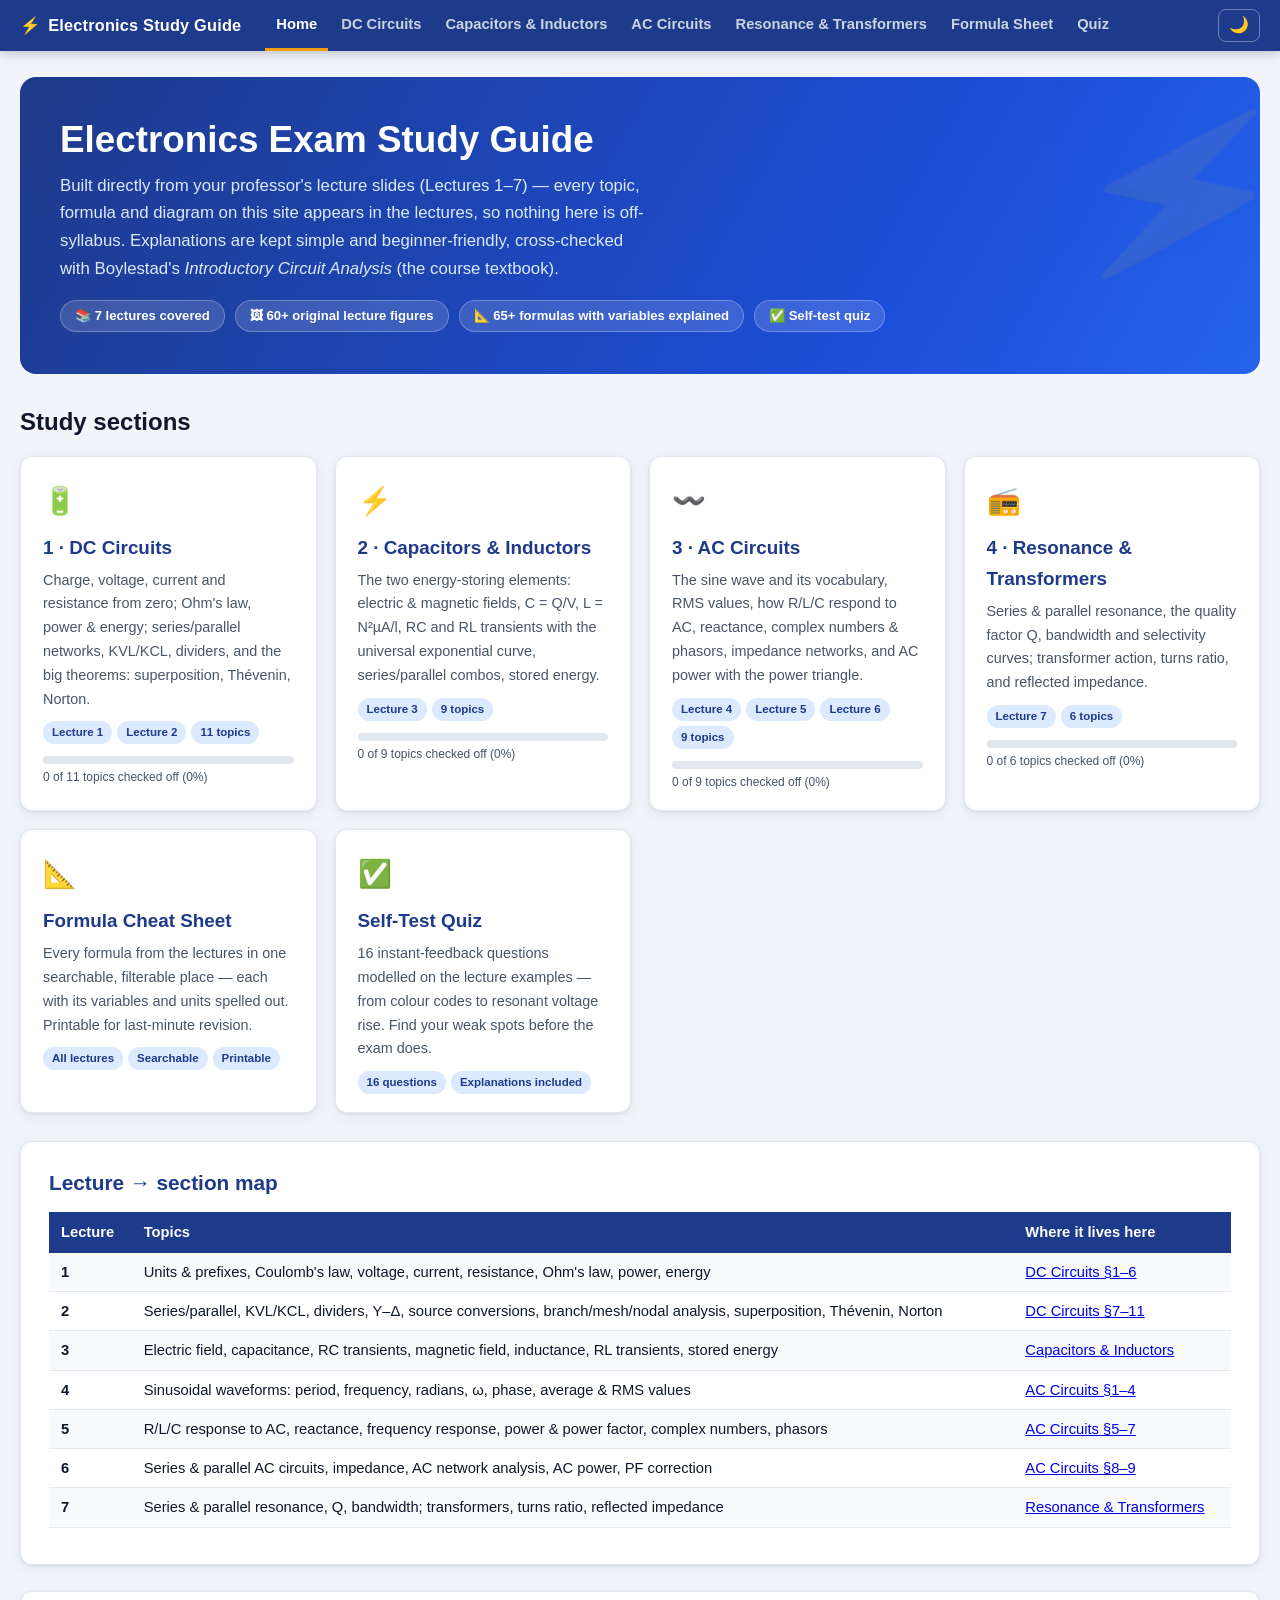
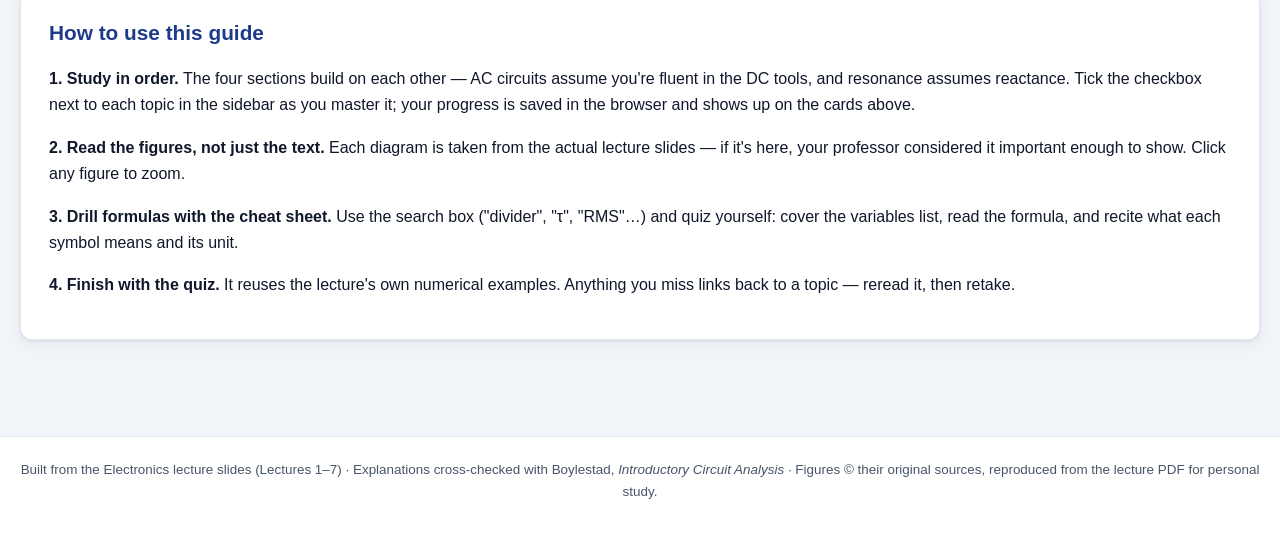
==== index.html @ ccfe4da6 "first commit" ====
<!DOCTYPE html>
<html lang="en">
<head>
<meta charset="UTF-8">
<meta name="viewport" content="width=device-width, initial-scale=1">
<title>Electronics Exam Study Guide</title>
<link rel="stylesheet" href="css/style.css">
<meta name="theme-color" content="#1e3a8a">
<script>(function(){try{var t=localStorage.getItem("eguide-theme");if(!t&&window.matchMedia&&window.matchMedia("(prefers-color-scheme: dark)").matches){t="dark"}if(t==="dark"){document.documentElement.setAttribute("data-theme","dark")}}catch(e){}})();</script>
</head>
<body data-page="home">

<nav class="topnav"><div class="wrap">
  <a class="brand" href="index.html"><span class="bolt">⚡</span> Electronics Study Guide</a>
  <div class="navlinks" id="navlinks">
    <a class="navlink" data-nav="home" href="index.html">Home</a>
    <a class="navlink" data-nav="dc" href="dc-circuits.html">DC Circuits</a>
    <a class="navlink" data-nav="cap" href="capacitors-inductors.html">Capacitors &amp; Inductors</a>
    <a class="navlink" data-nav="ac" href="ac-circuits.html">AC Circuits</a>
    <a class="navlink" data-nav="res" href="resonance-transformers.html">Resonance &amp; Transformers</a>
    <a class="navlink" data-nav="formulas" href="formulas.html">Formula Sheet</a>
    <a class="navlink" data-nav="quiz" href="quiz.html">Quiz</a>
  </div>
  <button class="themetoggle" id="themetoggle" type="button" aria-label="Toggle dark mode" title="Toggle dark mode">🌙</button>
  <button class="navtoggle" id="navtoggle" type="button" aria-label="Menu" aria-expanded="false">☰</button>
</div></nav>

<div class="layout single">
<main>

  <div class="hero">
    <div class="circuit-deco">⚡</div>
    <h1>Electronics Exam Study Guide</h1>
    <p>Built directly from your professor's lecture slides (Lectures 1–7) — every topic, formula and diagram on
    this site appears in the lectures, so nothing here is off-syllabus. Explanations are kept simple and
    beginner-friendly, cross-checked with Boylestad's <i>Introductory Circuit Analysis</i> (the course textbook).</p>
    <div class="meta">
      <span class="chip">📚 7 lectures covered</span>
      <span class="chip">🖼 60+ original lecture figures</span>
      <span class="chip">📐 65+ formulas with variables explained</span>
      <span class="chip">✅ Self-test quiz</span>
    </div>
  </div>

  <h2 style="margin:0 0 14px">Study sections</h2>
  <div class="cardgrid">

    <a class="navcard" href="dc-circuits.html" data-progress-of="dc|11">
      <div class="icon">🔋</div>
      <h3>1 · DC Circuits</h3>
      <p>Charge, voltage, current and resistance from zero; Ohm's law, power &amp; energy; series/parallel networks,
      KVL/KCL, dividers, and the big theorems: superposition, Thévenin, Norton.</p>
      <div class="tags"><span>Lecture 1</span><span>Lecture 2</span><span>11 topics</span></div>
      <div class="pbar"><span></span></div><span class="pct"></span>
    </a>

    <a class="navcard" href="capacitors-inductors.html" data-progress-of="cap|9">
      <div class="icon">⚡</div>
      <h3>2 · Capacitors &amp; Inductors</h3>
      <p>The two energy-storing elements: electric &amp; magnetic fields, C = Q/V, L = N²µA/l, RC and RL transients
      with the universal exponential curve, series/parallel combos, stored energy.</p>
      <div class="tags"><span>Lecture 3</span><span>9 topics</span></div>
      <div class="pbar"><span></span></div><span class="pct"></span>
    </a>

    <a class="navcard" href="ac-circuits.html" data-progress-of="ac|9">
      <div class="icon">〰️</div>
      <h3>3 · AC Circuits</h3>
      <p>The sine wave and its vocabulary, RMS values, how R/L/C respond to AC, reactance, complex numbers &amp;
      phasors, impedance networks, and AC power with the power triangle.</p>
      <div class="tags"><span>Lecture 4</span><span>Lecture 5</span><span>Lecture 6</span><span>9 topics</span></div>
      <div class="pbar"><span></span></div><span class="pct"></span>
    </a>

    <a class="navcard" href="resonance-transformers.html" data-progress-of="res|6">
      <div class="icon">📻</div>
      <h3>4 · Resonance &amp; Transformers</h3>
      <p>Series &amp; parallel resonance, the quality factor Q, bandwidth and selectivity curves; transformer action,
      turns ratio, and reflected impedance.</p>
      <div class="tags"><span>Lecture 7</span><span>6 topics</span></div>
      <div class="pbar"><span></span></div><span class="pct"></span>
    </a>

    <a class="navcard" href="formulas.html">
      <div class="icon">📐</div>
      <h3>Formula Cheat Sheet</h3>
      <p>Every formula from the lectures in one searchable, filterable place — each with its variables and units
      spelled out. Printable for last-minute revision.</p>
      <div class="tags"><span>All lectures</span><span>Searchable</span><span>Printable</span></div>
    </a>

    <a class="navcard" href="quiz.html">
      <div class="icon">✅</div>
      <h3>Self-Test Quiz</h3>
      <p>16 instant-feedback questions modelled on the lecture examples — from colour codes to resonant voltage
      rise. Find your weak spots before the exam does.</p>
      <div class="tags"><span>16 questions</span><span>Explanations included</span></div>
    </a>

  </div>

  <div class="panel">
    <h2>Lecture → section map</h2>
    <table class="data">
      <tr><th>Lecture</th><th>Topics</th><th>Where it lives here</th></tr>
      <tr><td><b>1</b></td><td>Units &amp; prefixes, Coulomb's law, voltage, current, resistance, Ohm's law, power, energy</td><td><a href="dc-circuits.html">DC Circuits §1–6</a></td></tr>
      <tr><td><b>2</b></td><td>Series/parallel, KVL/KCL, dividers, Y–Δ, source conversions, branch/mesh/nodal analysis, superposition, Thévenin, Norton</td><td><a href="dc-circuits.html">DC Circuits §7–11</a></td></tr>
      <tr><td><b>3</b></td><td>Electric field, capacitance, RC transients, magnetic field, inductance, RL transients, stored energy</td><td><a href="capacitors-inductors.html">Capacitors &amp; Inductors</a></td></tr>
      <tr><td><b>4</b></td><td>Sinusoidal waveforms: period, frequency, radians, ω, phase, average &amp; RMS values</td><td><a href="ac-circuits.html">AC Circuits §1–4</a></td></tr>
      <tr><td><b>5</b></td><td>R/L/C response to AC, reactance, frequency response, power &amp; power factor, complex numbers, phasors</td><td><a href="ac-circuits.html">AC Circuits §5–7</a></td></tr>
      <tr><td><b>6</b></td><td>Series &amp; parallel AC circuits, impedance, AC network analysis, AC power, PF correction</td><td><a href="ac-circuits.html">AC Circuits §8–9</a></td></tr>
      <tr><td><b>7</b></td><td>Series &amp; parallel resonance, Q, bandwidth; transformers, turns ratio, reflected impedance</td><td><a href="resonance-transformers.html">Resonance &amp; Transformers</a></td></tr>
    </table>
  </div>

  <div class="panel">
    <h2>How to use this guide</h2>
    <p><b>1. Study in order.</b> The four sections build on each other — AC circuits assume you're fluent in the DC
    tools, and resonance assumes reactance. Tick the checkbox next to each topic in the sidebar as you master it;
    your progress is saved in the browser and shows up on the cards above.</p>
    <p><b>2. Read the figures, not just the text.</b> Each diagram is taken from the actual lecture slides — if it's
    here, your professor considered it important enough to show. Click any figure to zoom.</p>
    <p><b>3. Drill formulas with the cheat sheet.</b> Use the search box ("divider", "τ", "RMS"…) and quiz yourself:
    cover the variables list, read the formula, and recite what each symbol means and its unit.</p>
    <p><b>4. Finish with the quiz.</b> It reuses the lecture's own numerical examples. Anything you miss links back
    to a topic — reread it, then retake.</p>
  </div>

</main>
</div>

<footer class="site">
  Built from the Electronics lecture slides (Lectures 1–7) · Explanations cross-checked with Boylestad,
  <i>Introductory Circuit Analysis</i> · Figures © their original sources, reproduced from the lecture PDF for personal study.
</footer>

<script src="js/main.js"></script>
</body>
</html>
---- css/style.css ----
/* ============================================================
   Electronics Exam Study Guide — stylesheet
   ============================================================ */
:root {
  --ink: #0f172a;
  --ink-soft: #475569;
  --bg: #f1f5f9;
  --card: #ffffff;
  --line: #e2e8f0;
  --navy: #1e3a8a;
  --blue: #2563eb;
  --blue-soft: #dbeafe;
  --amber: #f59e0b;
  --amber-soft: #fef3c7;
  --green: #059669;
  --green-soft: #d1fae5;
  --red: #dc2626;
  --red-soft: #fee2e2;
  --radius: 12px;
  --shadow: 0 1px 3px rgba(15, 23, 42, .08), 0 4px 14px rgba(15, 23, 42, .06);
}

* { box-sizing: border-box; }
html { scroll-behavior: smooth; }
body {
  margin: 0;
  font-family: -apple-system, BlinkMacSystemFont, "Segoe UI", Roboto, "Helvetica Neue", Arial, sans-serif;
  background: var(--bg);
  color: var(--ink);
  line-height: 1.65;
}

/* ---------- top navigation ---------- */
.topnav {
  position: sticky; top: 0; z-index: 50;
  background: var(--navy);
  color: #fff;
  box-shadow: 0 2px 10px rgba(15, 23, 42, .25);
}
.topnav .wrap {
  max-width: 1280px; margin: 0 auto; padding: 0 20px;
  display: flex; align-items: center; gap: 6px; flex-wrap: wrap;
}
.brand {
  font-weight: 800; font-size: 1.02rem; letter-spacing: .2px;
  padding: 12px 10px 12px 0; color: #fff; text-decoration: none;
  display: flex; align-items: center; gap: 8px; margin-right: 8px;
}
.brand .bolt { color: var(--amber); }
.topnav a.navlink {
  color: #cbd5e1; text-decoration: none; font-size: .92rem; font-weight: 600;
  padding: 12px 11px; border-bottom: 3px solid transparent;
}
.topnav a.navlink:hover { color: #fff; }
.topnav a.navlink.active { color: #fff; border-bottom-color: var(--amber); }

/* ---------- page layout ---------- */
.layout {
  max-width: 1280px; margin: 0 auto; padding: 26px 20px 70px;
  display: grid; grid-template-columns: 250px minmax(0, 1fr); gap: 26px;
}
.layout.single { grid-template-columns: minmax(0, 1fr); }
@media (max-width: 900px) { .layout { grid-template-columns: minmax(0, 1fr); } .sidebar { position: static; } }

/* ---------- sidebar ---------- */
.sidebar {
  position: sticky; top: 72px; align-self: start;
  background: var(--card); border: 1px solid var(--line); border-radius: var(--radius);
  padding: 16px 14px; box-shadow: var(--shadow);
  max-height: calc(100vh - 100px); overflow-y: auto;
}
.sidebar h3 { margin: 2px 4px 10px; font-size: .8rem; text-transform: uppercase; letter-spacing: .8px; color: var(--ink-soft); }
.toc { list-style: none; margin: 0; padding: 0; }
.toc li { display: flex; align-items: center; gap: 7px; }
.toc a {
  flex: 1; display: block; padding: 6px 8px; border-radius: 8px;
  color: var(--ink-soft); text-decoration: none; font-size: .9rem; font-weight: 500;
}
.toc a:hover { background: var(--blue-soft); color: var(--navy); }
.toc a.current { background: var(--blue-soft); color: var(--navy); font-weight: 700; }
.toc input[type="checkbox"] { accent-color: var(--green); width: 15px; height: 15px; cursor: pointer; flex: none; }
.progress-wrap { margin-top: 14px; padding: 10px 8px 4px; border-top: 1px solid var(--line); }
.progress-label { font-size: .78rem; color: var(--ink-soft); margin-bottom: 6px; }
.pbar { height: 8px; background: var(--line); border-radius: 99px; overflow: hidden; }
.pbar > span { display: block; height: 100%; width: 0; background: linear-gradient(90deg, var(--green), #34d399); border-radius: 99px; transition: width .35s; }

/* ---------- headings & sections ---------- */
.page-head { margin: 4px 0 22px; }
.page-head .crumb { font-size: .82rem; font-weight: 700; color: var(--blue); text-transform: uppercase; letter-spacing: 1px; }
.page-head h1 { margin: 4px 0 8px; font-size: 2rem; line-height: 1.2; }
.page-head p.lead { margin: 0; color: var(--ink-soft); max-width: 70ch; }
.lecture-tag {
  display: inline-block; background: var(--amber-soft); color: #92400e;
  font-size: .76rem; font-weight: 700; border-radius: 99px; padding: 2px 11px; margin-left: 8px; vertical-align: middle;
}

section.topic {
  background: var(--card); border: 1px solid var(--line); border-radius: var(--radius);
  box-shadow: var(--shadow); padding: 26px 30px 18px; margin-bottom: 26px;
  scroll-margin-top: 80px;
}
section.topic > h2 {
  margin: 0 0 4px; font-size: 1.45rem; color: var(--navy);
  display: flex; align-items: center; gap: 10px;
}
section.topic > h2 .nr {
  flex: none; width: 32px; height: 32px; border-radius: 9px; background: var(--navy); color: #fff;
  display: inline-flex; align-items: center; justify-content: center; font-size: .95rem; font-weight: 800;
}
section.topic h3 { margin: 22px 0 6px; font-size: 1.08rem; color: var(--ink); }
section.topic p { margin: 8px 0; max-width: 78ch; }
.muted { color: var(--ink-soft); }
.ref { font-size: .8rem; color: var(--ink-soft); font-style: italic; margin-top: 14px; border-top: 1px dashed var(--line); padding-top: 8px; }

/* ---------- math ---------- */
.m { font-family: Georgia, "Times New Roman", serif; font-style: italic; }
.m b, .m strong { font-style: normal; }
.un { font-family: Georgia, serif; font-style: normal; }
.fml {
  font-family: Georgia, "Times New Roman", serif; font-size: 1.18rem; color: var(--ink);
  padding: 2px 0; white-space: nowrap; overflow-x: auto;
}
.fr { display: inline-flex; flex-direction: column; vertical-align: middle; text-align: center; margin: 0 3px; }
.fr .nu { padding: 0 5px 1px; border-bottom: 1.4px solid currentColor; display: block; }
.fr .de { padding: 1px 5px 0; display: block; }
.sq { display: inline-flex; align-items: stretch; vertical-align: middle; }
.sq .rad { font-style: normal; align-self: flex-end; transform: translateY(1px); font-size: 1.15em; }
.sq .vinc { border-top: 1.4px solid currentColor; padding: 0 4px 0 2px; }
sub, sup { font-size: .68em; }

.fbox {
  display: flex; gap: 18px; align-items: center; flex-wrap: wrap;
  background: linear-gradient(135deg, #fffbeb, #fef3c7);
  border: 1px solid #fde68a; border-left: 5px solid var(--amber);
  border-radius: 10px; padding: 12px 18px; margin: 14px 0;
}
.fbox .fml { font-size: 1.32rem; }
.fbox .vars { font-size: .86rem; color: #57534e; margin: 0; padding: 0; list-style: none; }
.fbox .vars li { margin: 1px 0; }
.fbox .vars b { font-family: Georgia, serif; font-style: italic; color: var(--ink); }

/* ---------- callouts ---------- */
.callout { border-radius: 10px; padding: 12px 16px; margin: 14px 0; font-size: .95rem; border: 1px solid; }
.callout b.tag { display: block; font-size: .76rem; text-transform: uppercase; letter-spacing: .8px; margin-bottom: 3px; }
.callout.tip { background: var(--green-soft); border-color: #a7f3d0; }
.callout.tip b.tag { color: var(--green); }
.callout.warn { background: var(--red-soft); border-color: #fecaca; }
.callout.warn b.tag { color: var(--red); }
.callout.idea { background: var(--blue-soft); border-color: #bfdbfe; }
.callout.idea b.tag { color: var(--blue); }

/* ---------- figures ---------- */
.fig {
  background: #fff; border: 1px solid var(--line); border-radius: 10px;
  padding: 14px; margin: 16px 0; text-align: center;
}
.fig img { max-width: 100%; height: auto; cursor: zoom-in; border-radius: 4px; }
.fig figcaption { font-size: .84rem; color: var(--ink-soft); margin-top: 8px; }
.fig figcaption b { color: var(--ink); }
.figrow { display: grid; grid-template-columns: repeat(auto-fit, minmax(260px, 1fr)); gap: 14px; align-items: start; }
.figrow .fig { margin: 16px 0 0; }
.src-note { font-size: .76rem; color: #94a3b8; }

/* lightbox */
.lightbox {
  position: fixed; inset: 0; background: rgba(15, 23, 42, .88); z-index: 100;
  display: none; align-items: center; justify-content: center; padding: 30px; cursor: zoom-out;
}
.lightbox.open { display: flex; }
.lightbox img { max-width: 95%; max-height: 92vh; border-radius: 6px; background: #fff; padding: 10px; }
.lightbox .cap { position: absolute; bottom: 14px; left: 0; right: 0; text-align: center; color: #e2e8f0; font-size: .9rem; }

/* ---------- tables ---------- */
table.data { border-collapse: collapse; width: 100%; margin: 12px 0; font-size: .92rem; }
table.data th { background: var(--navy); color: #fff; text-align: left; padding: 8px 12px; }
table.data td { border-bottom: 1px solid var(--line); padding: 7px 12px; }
table.data tr:nth-child(even) td { background: #f8fafc; }
table.data .fml { font-size: 1.02rem; }

/* ---------- worked examples ---------- */
details.example {
  border: 1px solid var(--line); border-left: 4px solid var(--blue);
  border-radius: 10px; margin: 14px 0; background: #f8fafc; overflow: hidden;
}
details.example summary {
  cursor: pointer; font-weight: 700; padding: 11px 16px; color: var(--navy);
  list-style: none; display: flex; align-items: center; gap: 8px;
}
details.example summary::before { content: "▸"; transition: transform .15s; color: var(--blue); }
details.example[open] summary::before { transform: rotate(90deg); }
details.example .body { padding: 2px 18px 14px; border-top: 1px solid var(--line); }

/* ---------- home page ---------- */
.hero {
  background: linear-gradient(120deg, var(--navy) 0%, #1d4ed8 70%, #2563eb 100%);
  color: #fff; border-radius: 16px; padding: 42px 40px; margin-bottom: 28px;
  position: relative; overflow: hidden;
}
.hero h1 { margin: 0 0 10px; font-size: 2.3rem; line-height: 1.15; }
.hero p { margin: 0; max-width: 64ch; color: #dbeafe; font-size: 1.05rem; }
.hero .meta { margin-top: 18px; display: flex; gap: 10px; flex-wrap: wrap; }
.hero .chip { background: rgba(255, 255, 255, .14); border: 1px solid rgba(255, 255, 255, .25); border-radius: 99px; padding: 4px 14px; font-size: .82rem; font-weight: 600; }
.hero .circuit-deco { position: absolute; right: -30px; top: -30px; font-size: 11rem; opacity: .08; transform: rotate(12deg); }

.cardgrid { display: grid; grid-template-columns: repeat(auto-fit, minmax(290px, 1fr)); gap: 18px; margin-bottom: 28px; }
.navcard {
  display: block; background: var(--card); border: 1px solid var(--line); border-radius: var(--radius);
  box-shadow: var(--shadow); padding: 22px 22px 18px; text-decoration: none; color: var(--ink);
  transition: transform .15s, box-shadow .15s; position: relative;
}
.navcard:hover { transform: translateY(-3px); box-shadow: 0 8px 24px rgba(15, 23, 42, .12); }
.navcard .icon { font-size: 1.7rem; }
.navcard h3 { margin: 8px 0 6px; font-size: 1.18rem; color: var(--navy); }
.navcard p { margin: 0 0 10px; font-size: .9rem; color: var(--ink-soft); }
.navcard .tags { display: flex; flex-wrap: wrap; gap: 5px; }
.navcard .tags span { background: var(--blue-soft); color: var(--navy); border-radius: 99px; font-size: .72rem; font-weight: 600; padding: 2px 9px; }
.navcard .pbar { margin-top: 12px; }
.navcard .pct { font-size: .75rem; color: var(--ink-soft); margin-top: 4px; display: block; }

.panel { background: var(--card); border: 1px solid var(--line); border-radius: var(--radius); box-shadow: var(--shadow); padding: 24px 28px; margin-bottom: 26px; }
.panel h2 { margin: 0 0 10px; color: var(--navy); font-size: 1.3rem; }

/* ---------- formulas page ---------- */
.toolbar {
  display: flex; gap: 10px; flex-wrap: wrap; align-items: center;
  background: var(--card); border: 1px solid var(--line); border-radius: var(--radius);
  box-shadow: var(--shadow); padding: 14px 16px; margin-bottom: 20px;
  position: sticky; top: 64px; z-index: 40;
}
.toolbar input[type="search"] {
  flex: 1 1 220px; padding: 9px 14px; border: 1.5px solid var(--line); border-radius: 9px;
  font-size: .95rem; outline: none;
}
.toolbar input[type="search"]:focus { border-color: var(--blue); }
.fchip {
  border: 1.5px solid var(--line); background: #fff; color: var(--ink-soft);
  border-radius: 99px; padding: 6px 14px; font-size: .82rem; font-weight: 700; cursor: pointer;
}
.fchip.on { background: var(--navy); border-color: var(--navy); color: #fff; }
.printbtn { margin-left: auto; border: none; background: var(--amber); color: #78350f; font-weight: 700; border-radius: 9px; padding: 8px 16px; cursor: pointer; font-size: .85rem; }
.printbtn:hover { filter: brightness(1.05); }

.fgroup-title { margin: 26px 0 12px; font-size: 1.25rem; color: var(--navy); border-bottom: 2px solid var(--blue-soft); padding-bottom: 6px; }
.fgrid { display: grid; grid-template-columns: repeat(auto-fill, minmax(330px, 1fr)); gap: 14px; }
.fcard {
  background: var(--card); border: 1px solid var(--line); border-radius: 10px;
  box-shadow: var(--shadow); padding: 14px 18px 12px; break-inside: avoid;
}
.fcard h4 { margin: 0 0 6px; font-size: .98rem; color: var(--ink); }
.fcard .fml { font-size: 1.22rem; background: #f8fafc; border-radius: 8px; padding: 8px 12px; margin-bottom: 8px; border: 1px solid var(--line); }
.fcard ul.vars { list-style: none; margin: 0; padding: 0; font-size: .83rem; color: var(--ink-soft); }
.fcard ul.vars li { padding: 1px 0; }
.fcard ul.vars b { font-family: Georgia, serif; font-style: italic; color: var(--ink); font-weight: 700; }
.fcard .note { font-size: .8rem; color: var(--blue); margin: 7px 0 0; font-weight: 600; }
.fcard.hidden { display: none; }
.count-note { font-size: .85rem; color: var(--ink-soft); margin: 4px 0 0; }

/* ---------- quiz ---------- */
.qcard { background: var(--card); border: 1px solid var(--line); border-radius: var(--radius); box-shadow: var(--shadow); padding: 22px 26px; margin-bottom: 18px; }
.qcard h3 { margin: 0 0 12px; font-size: 1.05rem; }
.qcard h3 .qno { color: var(--blue); margin-right: 6px; }
.opts { display: grid; gap: 8px; }
.opt {
  text-align: left; border: 1.5px solid var(--line); background: #f8fafc; border-radius: 9px;
  padding: 10px 14px; font-size: .95rem; cursor: pointer; font-family: inherit; color: var(--ink);
}
.opt:hover { border-color: var(--blue); background: var(--blue-soft); }
.opt.correct { border-color: var(--green); background: var(--green-soft); font-weight: 700; }
.opt.wrong { border-color: var(--red); background: var(--red-soft); }
.opt:disabled { cursor: default; opacity: .9; }
.qexpl { display: none; margin-top: 10px; font-size: .88rem; background: var(--blue-soft); border-radius: 8px; padding: 10px 14px; }
.qexpl.show { display: block; }
.score-banner {
  position: sticky; top: 64px; z-index: 40; background: var(--navy); color: #fff;
  border-radius: var(--radius); padding: 14px 22px; margin-bottom: 20px;
  display: flex; align-items: center; gap: 16px; flex-wrap: wrap;
}
.score-banner .big { font-size: 1.3rem; font-weight: 800; }
.score-banner button { border: none; border-radius: 9px; background: var(--amber); color: #78350f; font-weight: 700; padding: 8px 16px; cursor: pointer; }

/* ---------- footer ---------- */
footer.site {
  border-top: 1px solid var(--line); background: var(--card);
  padding: 22px 20px 30px; text-align: center; font-size: .84rem; color: var(--ink-soft);
}
footer.site a { color: var(--blue); }

.next-prev { display: flex; justify-content: space-between; gap: 14px; margin-top: 6px; flex-wrap: wrap; }
.next-prev a {
  text-decoration: none; background: var(--card); border: 1px solid var(--line); border-radius: 10px;
  box-shadow: var(--shadow); padding: 12px 18px; color: var(--navy); font-weight: 700; font-size: .92rem;
}
.next-prev a:hover { background: var(--blue-soft); }
.next-prev .sub { display: block; font-size: .74rem; color: var(--ink-soft); font-weight: 500; }

/* ============================================================
   Theme toggle & mobile navigation
   ============================================================ */
html { color-scheme: light; }

.themetoggle {
  margin-left: auto; background: transparent; border: 1px solid rgba(255, 255, 255, .35);
  color: #fff; border-radius: 8px; padding: 4px 10px; font-size: 1rem; cursor: pointer; line-height: 1.4;
}
.themetoggle:hover { background: rgba(255, 255, 255, .12); }
.navtoggle {
  display: none; background: transparent; border: 1px solid rgba(255, 255, 255, .35);
  color: #fff; border-radius: 8px; padding: 4px 12px; font-size: 1.05rem; cursor: pointer; line-height: 1.4;
}
.navlinks { display: flex; align-items: center; gap: 2px; flex-wrap: wrap; }

a:focus-visible, button:focus-visible, input:focus-visible { outline: 2px solid var(--amber); outline-offset: 2px; }

.backtotop {
  position: fixed; right: 16px; bottom: 18px; z-index: 60; width: 42px; height: 42px;
  border-radius: 50%; border: none; background: var(--navy); color: #fff; font-size: 1.15rem;
  cursor: pointer; box-shadow: 0 4px 14px rgba(0, 0, 0, .3);
  opacity: 0; pointer-events: none; transform: translateY(8px); transition: opacity .25s, transform .25s;
}
.backtotop.show { opacity: .92; pointer-events: auto; transform: none; }

/* fluid grids: never overflow narrow screens */
.figrow { grid-template-columns: repeat(auto-fit, minmax(min(260px, 100%), 1fr)); }
.fgrid { grid-template-columns: repeat(auto-fill, minmax(min(330px, 100%), 1fr)); }
.cardgrid { grid-template-columns: repeat(auto-fit, minmax(min(290px, 100%), 1fr)); }

@media (max-width: 880px) {
  .topnav .wrap { flex-wrap: nowrap; gap: 8px; padding: 8px 14px; }
  .brand { padding: 6px 0; font-size: .98rem; margin-right: 0; }
  .navtoggle { display: block; }
  .navlinks {
    display: none; position: absolute; top: 100%; left: 0; right: 0;
    background: var(--navy); flex-direction: column; align-items: stretch;
    padding: 8px 12px 14px; gap: 2px; box-shadow: 0 14px 26px rgba(0, 0, 0, .35);
    border-top: 1px solid rgba(255, 255, 255, .12);
  }
  .navlinks.open { display: flex; }
  .topnav a.navlink { border-bottom: none; border-radius: 8px; padding: 11px 12px; font-size: 1rem; }
  .topnav a.navlink.active { background: rgba(255, 255, 255, .14); color: #fff; }
}

@media (max-width: 900px) {
  .sidebar { max-height: none; }
  .sidebar h3 { cursor: pointer; display: flex; align-items: center; justify-content: space-between; margin: 2px 4px; user-select: none; }
  .sidebar h3::after { content: "\25BE open"; font-size: .72rem; color: var(--blue); letter-spacing: .4px; }
  .sidebar.open h3::after { content: "\25B4 close"; }
  .sidebar .toc, .sidebar .progress-wrap { display: none; }
  .sidebar.open .toc, .sidebar.open .progress-wrap { display: block; }
  .sidebar.open .toc { margin-top: 10px; }
}

@media (max-width: 700px) {
  .layout { padding: 16px 12px 50px; gap: 16px; }
  section.topic { padding: 18px 16px 14px; scroll-margin-top: 64px; }
  section.topic > h2 { font-size: 1.25rem; }
  .page-head h1 { font-size: 1.55rem; }
  .hero { padding: 26px 20px; border-radius: 14px; }
  .hero h1 { font-size: 1.6rem; }
  .hero p { font-size: .96rem; }
  .panel { padding: 18px 16px; }
  table.data { display: block; overflow-x: auto; }
  .fbox { padding: 10px 14px; gap: 10px; }
  .fbox .fml { font-size: 1.15rem; }
  .fml { font-size: 1.08rem; }
  .toolbar { top: 54px; padding: 10px 12px; }
  .printbtn { display: none; }
  .score-banner { top: 54px; padding: 10px 14px; }
  .qcard { padding: 16px 14px; }
  .next-prev a { flex: 1; text-align: center; }
  .fig { padding: 10px; }
}

/* ============================================================
   Dark mode (html[data-theme="dark"], saved in localStorage)
   ============================================================ */
html[data-theme="dark"] {
  color-scheme: dark;
  --ink: #e6edf6;
  --ink-soft: #9fb0c3;
  --bg: #0b1220;
  --card: #111c30;
  --line: #243349;
  --blue-soft: #16263f;
  --amber-soft: #33270c;
  --green-soft: #0c2a21;
  --red-soft: #2c1417;
  --shadow: 0 1px 3px rgba(0, 0, 0, .5), 0 6px 18px rgba(0, 0, 0, .35);
}
html[data-theme="dark"] .topnav { background: #0d1730; }
html[data-theme="dark"] .navlinks { background: #0d1730; }
html[data-theme="dark"] .score-banner { background: #0d1730; }
html[data-theme="dark"] section.topic > h2,
html[data-theme="dark"] .panel h2,
html[data-theme="dark"] .fgroup-title,
html[data-theme="dark"] .navcard h3,
html[data-theme="dark"] details.example summary,
html[data-theme="dark"] .next-prev a { color: #8fb6ff; }
html[data-theme="dark"] section.topic > h2 .nr { background: #1d4ed8; color: #fff; }
html[data-theme="dark"] .page-head .crumb { color: #60a5fa; }
html[data-theme="dark"] .toc a:hover, html[data-theme="dark"] .toc a.current { color: #bfdbfe; }
html[data-theme="dark"] .lecture-tag { background: #33270c; color: #fbd380; }
html[data-theme="dark"] .fbox { background: linear-gradient(135deg, #221b08, #2b2209); border-color: #4a3a10; border-left-color: var(--amber); }
html[data-theme="dark"] .fbox .vars { color: #c9bd9b; }
html[data-theme="dark"] .fbox .vars b { color: #fbd380; }
html[data-theme="dark"] .callout.tip { border-color: #14532d; }
html[data-theme="dark"] .callout.tip b.tag { color: #34d399; }
html[data-theme="dark"] .callout.warn { border-color: #7f1d1d; }
html[data-theme="dark"] .callout.warn b.tag { color: #f87171; }
html[data-theme="dark"] .callout.idea { border-color: #1e40af; }
html[data-theme="dark"] .callout.idea b.tag { color: #60a5fa; }
/* figures keep a light "paper" card so lecture diagrams stay readable */
html[data-theme="dark"] .fig { background: #e9eef5; border-color: transparent; }
html[data-theme="dark"] .fig figcaption { color: #3c4a5e; }
html[data-theme="dark"] .fig figcaption b { color: #16233b; }
html[data-theme="dark"] table.data th { background: #16315e; }
html[data-theme="dark"] table.data tr:nth-child(even) td { background: #0e1830; }
html[data-theme="dark"] details.example { background: #0e1830; }
html[data-theme="dark"] .fcard .fml { background: #0c1526; }
html[data-theme="dark"] .fcard .note { color: #60a5fa; }
html[data-theme="dark"] .toolbar input[type="search"] { background: #0c1526; color: var(--ink); border-color: var(--line); }
html[data-theme="dark"] .fchip { background: #0e1830; border-color: var(--line); color: var(--ink-soft); }
html[data-theme="dark"] .fchip.on { background: #1d4ed8; border-color: #1d4ed8; color: #fff; }
html[data-theme="dark"] .opt { background: #0e1830; border-color: var(--line); }
html[data-theme="dark"] .opt:hover { background: var(--blue-soft); border-color: #3b82f6; }
html[data-theme="dark"] .hero { background: linear-gradient(120deg, #0e1f4b 0%, #13327e 70%, #1648b5 100%); }
html[data-theme="dark"] .navcard .tags span { color: #9ec4ff; }
html[data-theme="dark"] .backtotop { background: #1d4ed8; }

/* ---------- print (cheat sheet) ---------- */
@media print {
  .topnav, .toolbar, footer.site, .next-prev, .sidebar, .backtotop { display: none !important; }
  body { background: #fff; }
  .layout { display: block; padding: 0; max-width: none; }
  .fgrid { grid-template-columns: repeat(3, 1fr); gap: 8px; }
  .fcard { box-shadow: none; page-break-inside: avoid; }
  .fcard .fml { font-size: 1.05rem; }
  .page-head h1 { font-size: 1.5rem; }
}
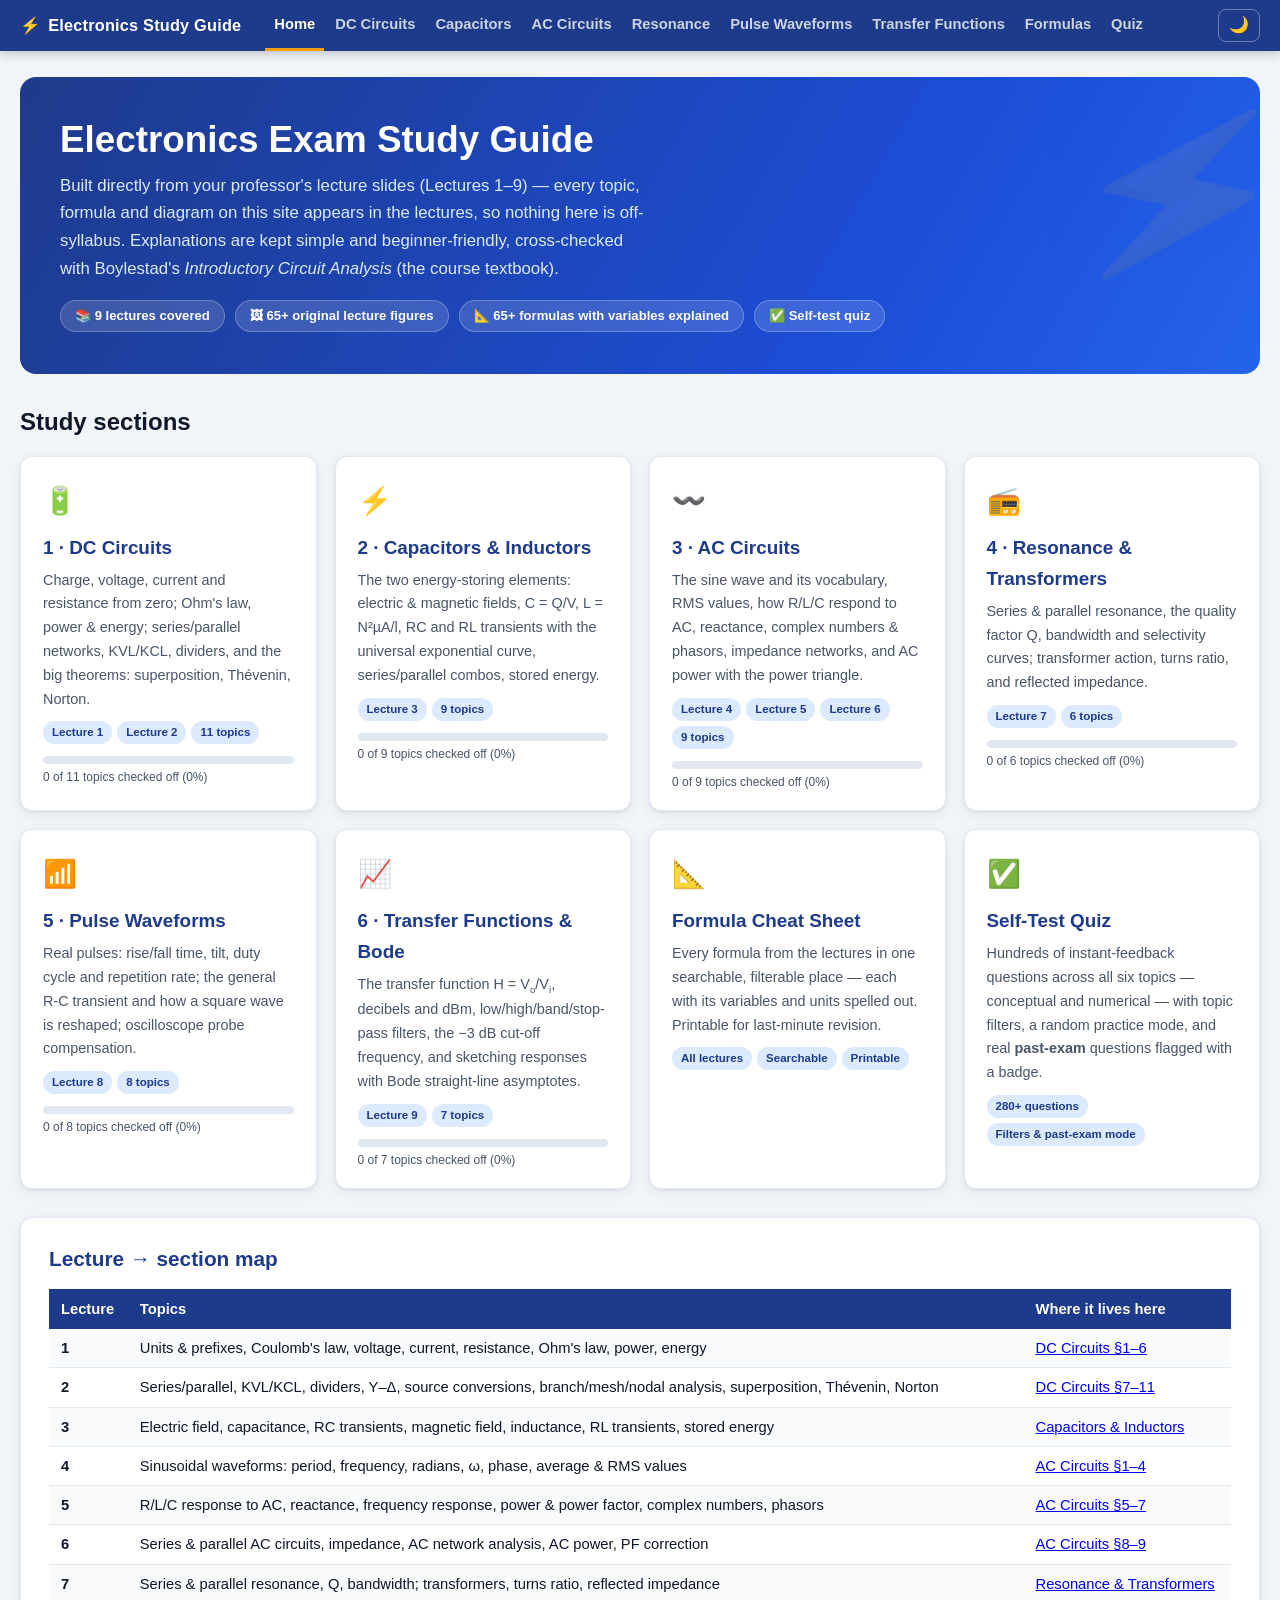
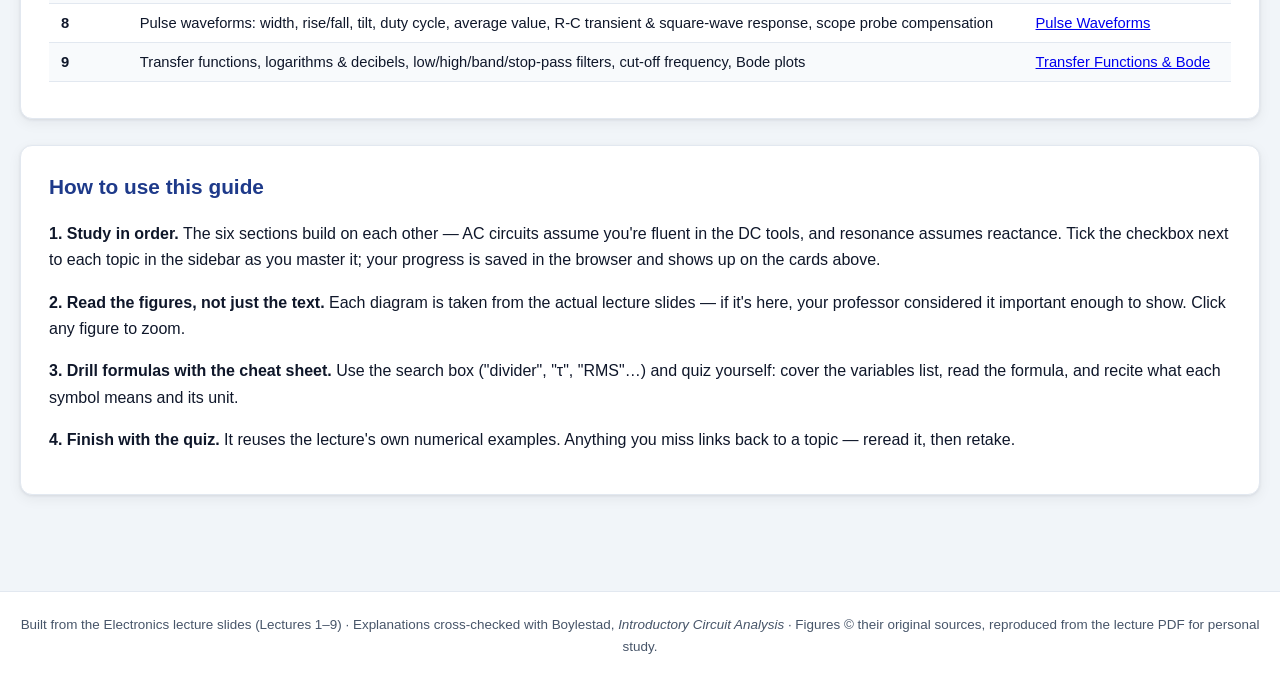
==== commit 68db677e: "new presentations (waz)" ====
--- a/index.html
+++ b/index.html
@@ -5,6 +5,7 @@
 <meta name="viewport" content="width=device-width, initial-scale=1">
 <title>Electronics Exam Study Guide</title>
 <link rel="stylesheet" href="css/style.css">
+<link rel="icon" type="image/svg+xml" href="favicon.svg">
 <meta name="theme-color" content="#1e3a8a">
 <script>(function(){try{var t=localStorage.getItem("eguide-theme");if(!t&&window.matchMedia&&window.matchMedia("(prefers-color-scheme: dark)").matches){t="dark"}if(t==="dark"){document.documentElement.setAttribute("data-theme","dark")}}catch(e){}})();</script>
 </head>
@@ -13,14 +14,16 @@
 <nav class="topnav"><div class="wrap">
   <a class="brand" href="index.html"><span class="bolt">⚡</span> Electronics Study Guide</a>
   <div class="navlinks" id="navlinks">
-    <a class="navlink" data-nav="home" href="index.html">Home</a>
-    <a class="navlink" data-nav="dc" href="dc-circuits.html">DC Circuits</a>
-    <a class="navlink" data-nav="cap" href="capacitors-inductors.html">Capacitors &amp; Inductors</a>
-    <a class="navlink" data-nav="ac" href="ac-circuits.html">AC Circuits</a>
-    <a class="navlink" data-nav="res" href="resonance-transformers.html">Resonance &amp; Transformers</a>
-    <a class="navlink" data-nav="formulas" href="formulas.html">Formula Sheet</a>
-    <a class="navlink" data-nav="quiz" href="quiz.html">Quiz</a>
-  </div>
+<a class="navlink" data-nav="home" href="index.html">Home</a>
+<a class="navlink" data-nav="dc" href="dc-circuits.html">DC Circuits</a>
+<a class="navlink" data-nav="cap" href="capacitors-inductors.html">Capacitors</a>
+<a class="navlink" data-nav="ac" href="ac-circuits.html">AC Circuits</a>
+<a class="navlink" data-nav="res" href="resonance-transformers.html">Resonance</a>
+<a class="navlink" data-nav="pulse" href="pulse-waveforms.html">Pulse Waveforms</a>
+<a class="navlink" data-nav="bode" href="transfer-functions.html">Transfer Functions</a>
+<a class="navlink" data-nav="formulas" href="formulas.html">Formulas</a>
+<a class="navlink" data-nav="quiz" href="quiz.html">Quiz</a>
+</div>
   <button class="themetoggle" id="themetoggle" type="button" aria-label="Toggle dark mode" title="Toggle dark mode">🌙</button>
   <button class="navtoggle" id="navtoggle" type="button" aria-label="Menu" aria-expanded="false">☰</button>
 </div></nav>
@@ -31,12 +34,12 @@
   <div class="hero">
     <div class="circuit-deco">⚡</div>
     <h1>Electronics Exam Study Guide</h1>
-    <p>Built directly from your professor's lecture slides (Lectures 1–7) — every topic, formula and diagram on
+    <p>Built directly from your professor's lecture slides (Lectures 1–9) — every topic, formula and diagram on
     this site appears in the lectures, so nothing here is off-syllabus. Explanations are kept simple and
     beginner-friendly, cross-checked with Boylestad's <i>Introductory Circuit Analysis</i> (the course textbook).</p>
     <div class="meta">
-      <span class="chip">📚 7 lectures covered</span>
-      <span class="chip">🖼 60+ original lecture figures</span>
+      <span class="chip">📚 9 lectures covered</span>
+      <span class="chip">🖼 65+ original lecture figures</span>
       <span class="chip">📐 65+ formulas with variables explained</span>
       <span class="chip">✅ Self-test quiz</span>
     </div>
@@ -81,6 +84,24 @@
       <div class="pbar"><span></span></div><span class="pct"></span>
     </a>
 
+    <a class="navcard" href="pulse-waveforms.html" data-progress-of="pulse|8">
+      <div class="icon">📶</div>
+      <h3>5 · Pulse Waveforms</h3>
+      <p>Real pulses: rise/fall time, tilt, duty cycle and repetition rate; the general R-C transient and how a
+      square wave is reshaped; oscilloscope probe compensation.</p>
+      <div class="tags"><span>Lecture 8</span><span>8 topics</span></div>
+      <div class="pbar"><span></span></div><span class="pct"></span>
+    </a>
+
+    <a class="navcard" href="transfer-functions.html" data-progress-of="bode|7">
+      <div class="icon">📈</div>
+      <h3>6 · Transfer Functions &amp; Bode</h3>
+      <p>The transfer function H = V<sub>o</sub>/V<sub>i</sub>, decibels and dBm, low/high/band/stop-pass filters,
+      the −3 dB cut-off frequency, and sketching responses with Bode straight-line asymptotes.</p>
+      <div class="tags"><span>Lecture 9</span><span>7 topics</span></div>
+      <div class="pbar"><span></span></div><span class="pct"></span>
+    </a>
+
     <a class="navcard" href="formulas.html">
       <div class="icon">📐</div>
       <h3>Formula Cheat Sheet</h3>
@@ -92,9 +113,9 @@
     <a class="navcard" href="quiz.html">
       <div class="icon">✅</div>
       <h3>Self-Test Quiz</h3>
-      <p>16 instant-feedback questions modelled on the lecture examples — from colour codes to resonant voltage
-      rise. Find your weak spots before the exam does.</p>
-      <div class="tags"><span>16 questions</span><span>Explanations included</span></div>
+      <p>Hundreds of instant-feedback questions across all six topics — conceptual and numerical — with
+      topic filters, a random practice mode, and real <b>past-exam</b> questions flagged with a badge.</p>
+      <div class="tags"><span>280+ questions</span><span>Filters &amp; past-exam mode</span></div>
     </a>
 
   </div>
@@ -110,12 +131,14 @@
       <tr><td><b>5</b></td><td>R/L/C response to AC, reactance, frequency response, power &amp; power factor, complex numbers, phasors</td><td><a href="ac-circuits.html">AC Circuits §5–7</a></td></tr>
       <tr><td><b>6</b></td><td>Series &amp; parallel AC circuits, impedance, AC network analysis, AC power, PF correction</td><td><a href="ac-circuits.html">AC Circuits §8–9</a></td></tr>
       <tr><td><b>7</b></td><td>Series &amp; parallel resonance, Q, bandwidth; transformers, turns ratio, reflected impedance</td><td><a href="resonance-transformers.html">Resonance &amp; Transformers</a></td></tr>
+      <tr><td><b>8</b></td><td>Pulse waveforms: width, rise/fall, tilt, duty cycle, average value, R-C transient &amp; square-wave response, scope probe compensation</td><td><a href="pulse-waveforms.html">Pulse Waveforms</a></td></tr>
+      <tr><td><b>9</b></td><td>Transfer functions, logarithms &amp; decibels, low/high/band/stop-pass filters, cut-off frequency, Bode plots</td><td><a href="transfer-functions.html">Transfer Functions &amp; Bode</a></td></tr>
     </table>
   </div>
 
   <div class="panel">
     <h2>How to use this guide</h2>
-    <p><b>1. Study in order.</b> The four sections build on each other — AC circuits assume you're fluent in the DC
+    <p><b>1. Study in order.</b> The six sections build on each other — AC circuits assume you're fluent in the DC
     tools, and resonance assumes reactance. Tick the checkbox next to each topic in the sidebar as you master it;
     your progress is saved in the browser and shows up on the cards above.</p>
     <p><b>2. Read the figures, not just the text.</b> Each diagram is taken from the actual lecture slides — if it's
@@ -130,7 +153,7 @@
 </div>
 
 <footer class="site">
-  Built from the Electronics lecture slides (Lectures 1–7) · Explanations cross-checked with Boylestad,
+  Built from the Electronics lecture slides (Lectures 1–9) · Explanations cross-checked with Boylestad,
   <i>Introductory Circuit Analysis</i> · Figures © their original sources, reproduced from the lecture PDF for personal study.
 </footer>
 
--- a/css/style.css
+++ b/css/style.css
@@ -39,17 +39,17 @@
 }
 .topnav .wrap {
   max-width: 1280px; margin: 0 auto; padding: 0 20px;
-  display: flex; align-items: center; gap: 6px; flex-wrap: wrap;
+  display: flex; align-items: center; gap: 6px; flex-wrap: nowrap;
 }
 .brand {
   font-weight: 800; font-size: 1.02rem; letter-spacing: .2px;
   padding: 12px 10px 12px 0; color: #fff; text-decoration: none;
-  display: flex; align-items: center; gap: 8px; margin-right: 8px;
+  display: flex; align-items: center; gap: 8px; margin-right: 8px; flex: 0 0 auto; white-space: nowrap;
 }
 .brand .bolt { color: var(--amber); }
 .topnav a.navlink {
   color: #cbd5e1; text-decoration: none; font-size: .92rem; font-weight: 600;
-  padding: 12px 11px; border-bottom: 3px solid transparent;
+  padding: 12px 9px; border-bottom: 3px solid transparent; white-space: nowrap; flex: 0 0 auto;
 }
 .topnav a.navlink:hover { color: #fff; }
 .topnav a.navlink.active { color: #fff; border-bottom-color: var(--amber); }
@@ -65,6 +65,12 @@
 /* ---------- sidebar ---------- */
 .sidebar {
   position: sticky; top: 72px; align-self: start;
+  /* z-index gives the sticky sidebar its own stacking context ABOVE the main
+     column. Without it, KaTeX renders formulas using internally-positioned
+     elements that — because <main> follows the sidebar in the DOM — paint on
+     top of the "On this page" panel wherever they overlap. Keep this below the
+     top nav (z-index 50) so the nav still covers the sidebar when scrolled. */
+  z-index: 20;
   background: var(--card); border: 1px solid var(--line); border-radius: var(--radius);
   padding: 16px 14px; box-shadow: var(--shadow);
   max-height: calc(100vh - 100px); overflow-y: auto;
@@ -117,15 +123,10 @@
 .m b, .m strong { font-style: normal; }
 .un { font-family: Georgia, serif; font-style: normal; }
 .fml {
-  font-family: Georgia, "Times New Roman", serif; font-size: 1.18rem; color: var(--ink);
-  padding: 2px 0; white-space: nowrap; overflow-x: auto;
-}
-.fr { display: inline-flex; flex-direction: column; vertical-align: middle; text-align: center; margin: 0 3px; }
-.fr .nu { padding: 0 5px 1px; border-bottom: 1.4px solid currentColor; display: block; }
-.fr .de { padding: 1px 5px 0; display: block; }
-.sq { display: inline-flex; align-items: stretch; vertical-align: middle; }
-.sq .rad { font-style: normal; align-self: flex-end; transform: translateY(1px); font-size: 1.15em; }
-.sq .vinc { border-top: 1.4px solid currentColor; padding: 0 4px 0 2px; }
+  font-size: 1.05rem; color: var(--ink);
+  padding: 2px 0; overflow-x: auto; overflow-y: hidden;
+}
+.fml .katex { font-size: 1.18em; }
 sub, sup { font-size: .68em; }
 
 .fbox {
@@ -278,6 +279,44 @@
 .score-banner .big { font-size: 1.3rem; font-weight: 800; }
 .score-banner button { border: none; border-radius: 9px; background: var(--amber); color: #78350f; font-weight: 700; padding: 8px 16px; cursor: pointer; }
 
+/* ---------- quiz controls (topic filter + practice modes) ---------- */
+.quiz-controls {
+  background: var(--card); border: 1px solid var(--line); border-radius: var(--radius);
+  box-shadow: var(--shadow); padding: 14px 16px; margin-bottom: 16px;
+}
+.qc-chips { display: flex; flex-wrap: wrap; gap: 8px; margin-bottom: 12px; }
+.qc-row { display: flex; flex-wrap: wrap; gap: 12px 16px; align-items: center; }
+.qc-field { font-size: .82rem; font-weight: 700; color: var(--ink-soft); display: flex; align-items: center; gap: 6px; }
+.qc-field select {
+  font-family: inherit; font-size: .9rem; font-weight: 600; color: var(--ink);
+  background: #fff; border: 1.5px solid var(--line); border-radius: 8px; padding: 6px 10px; cursor: pointer;
+}
+.qc-field select:focus { outline: none; border-color: var(--blue); }
+.qc-check { cursor: pointer; }
+.qc-check input { width: 16px; height: 16px; accent-color: var(--blue); cursor: pointer; }
+.qc-btn {
+  border: none; background: var(--blue); color: #fff; font-weight: 700; font-family: inherit;
+  border-radius: 9px; padding: 8px 16px; cursor: pointer; font-size: .85rem;
+}
+.qc-btn:hover { filter: brightness(1.07); }
+.qc-count { font-size: .82rem; color: var(--ink-soft); margin-left: auto; }
+.qc-empty { background: var(--amber-soft); border: 1px solid #fde68a; border-radius: 10px; padding: 14px 18px; color: #92400e; }
+
+/* per-question meta row (topic + difficulty badge) */
+.qmeta { display: flex; justify-content: space-between; align-items: center; gap: 10px; margin-bottom: 8px; }
+.qtopic { font-size: .76rem; font-weight: 700; text-transform: uppercase; letter-spacing: .5px; color: var(--blue); }
+.qdiff {
+  font-size: .68rem; font-weight: 800; text-transform: uppercase; letter-spacing: .6px;
+  border-radius: 99px; padding: 2px 9px; flex: none;
+}
+.qdiff.easy { background: var(--green-soft); color: var(--green); }
+.qdiff.medium { background: var(--amber-soft); color: #92400e; }
+.qdiff.hard { background: var(--red-soft); color: var(--red); }
+.qbadges { display: flex; align-items: center; gap: 6px; flex: none; }
+.qsrc, .qsrc-inline { font-size: .68rem; font-weight: 800; text-transform: uppercase; letter-spacing: .5px; border-radius: 99px; padding: 2px 9px; background: #ede9fe; color: #6d28d9; border: 1px solid #ddd6fe; white-space: nowrap; }
+.qsrc-inline { font-size: .76rem; padding: 1px 8px; }
+.qc-exam-chip.on { background: #6d28d9; border-color: #6d28d9; color: #fff; }
+
 /* ---------- footer ---------- */
 footer.site {
   border-top: 1px solid var(--line); background: var(--card);
@@ -307,7 +346,10 @@
   display: none; background: transparent; border: 1px solid rgba(255, 255, 255, .35);
   color: #fff; border-radius: 8px; padding: 4px 12px; font-size: 1.05rem; cursor: pointer; line-height: 1.4;
 }
-.navlinks { display: flex; align-items: center; gap: 2px; flex-wrap: wrap; }
+.navlinks { display: flex; align-items: center; gap: 2px; flex: 1 1 auto; min-width: 0;
+  flex-wrap: nowrap; overflow-x: auto; overflow-y: hidden; scrollbar-width: none; -ms-overflow-style: none; }
+.navlinks::-webkit-scrollbar { display: none; }
+.themetoggle, .navtoggle { flex: 0 0 auto; }
 
 a:focus-visible, button:focus-visible, input:focus-visible { outline: 2px solid var(--amber); outline-offset: 2px; }
 
@@ -330,7 +372,7 @@
   .navtoggle { display: block; }
   .navlinks {
     display: none; position: absolute; top: 100%; left: 0; right: 0;
-    background: var(--navy); flex-direction: column; align-items: stretch;
+    background: var(--navy); flex-direction: column; align-items: stretch; overflow: visible;
     padding: 8px 12px 14px; gap: 2px; box-shadow: 0 14px 26px rgba(0, 0, 0, .35);
     border-top: 1px solid rgba(255, 255, 255, .12);
   }
@@ -422,6 +464,13 @@
 html[data-theme="dark"] .fchip.on { background: #1d4ed8; border-color: #1d4ed8; color: #fff; }
 html[data-theme="dark"] .opt { background: #0e1830; border-color: var(--line); }
 html[data-theme="dark"] .opt:hover { background: var(--blue-soft); border-color: #3b82f6; }
+html[data-theme="dark"] .qc-field select { background: #0c1526; color: var(--ink); border-color: var(--line); }
+html[data-theme="dark"] .qc-btn { background: #1d4ed8; }
+html[data-theme="dark"] .qtopic { color: #60a5fa; }
+html[data-theme="dark"] .qdiff.medium { color: #fbd380; }
+html[data-theme="dark"] .qc-empty { background: #33270c; border-color: #4a3a10; color: #fbd380; }
+html[data-theme="dark"] .qsrc, html[data-theme="dark"] .qsrc-inline { background: #2a1e4d; color: #c4b5fd; border-color: #4c3a86; }
+html[data-theme="dark"] .qc-exam-chip.on { background: #7c3aed; border-color: #7c3aed; color: #fff; }
 html[data-theme="dark"] .hero { background: linear-gradient(120deg, #0e1f4b 0%, #13327e 70%, #1648b5 100%); }
 html[data-theme="dark"] .navcard .tags span { color: #9ec4ff; }
 html[data-theme="dark"] .backtotop { background: #1d4ed8; }
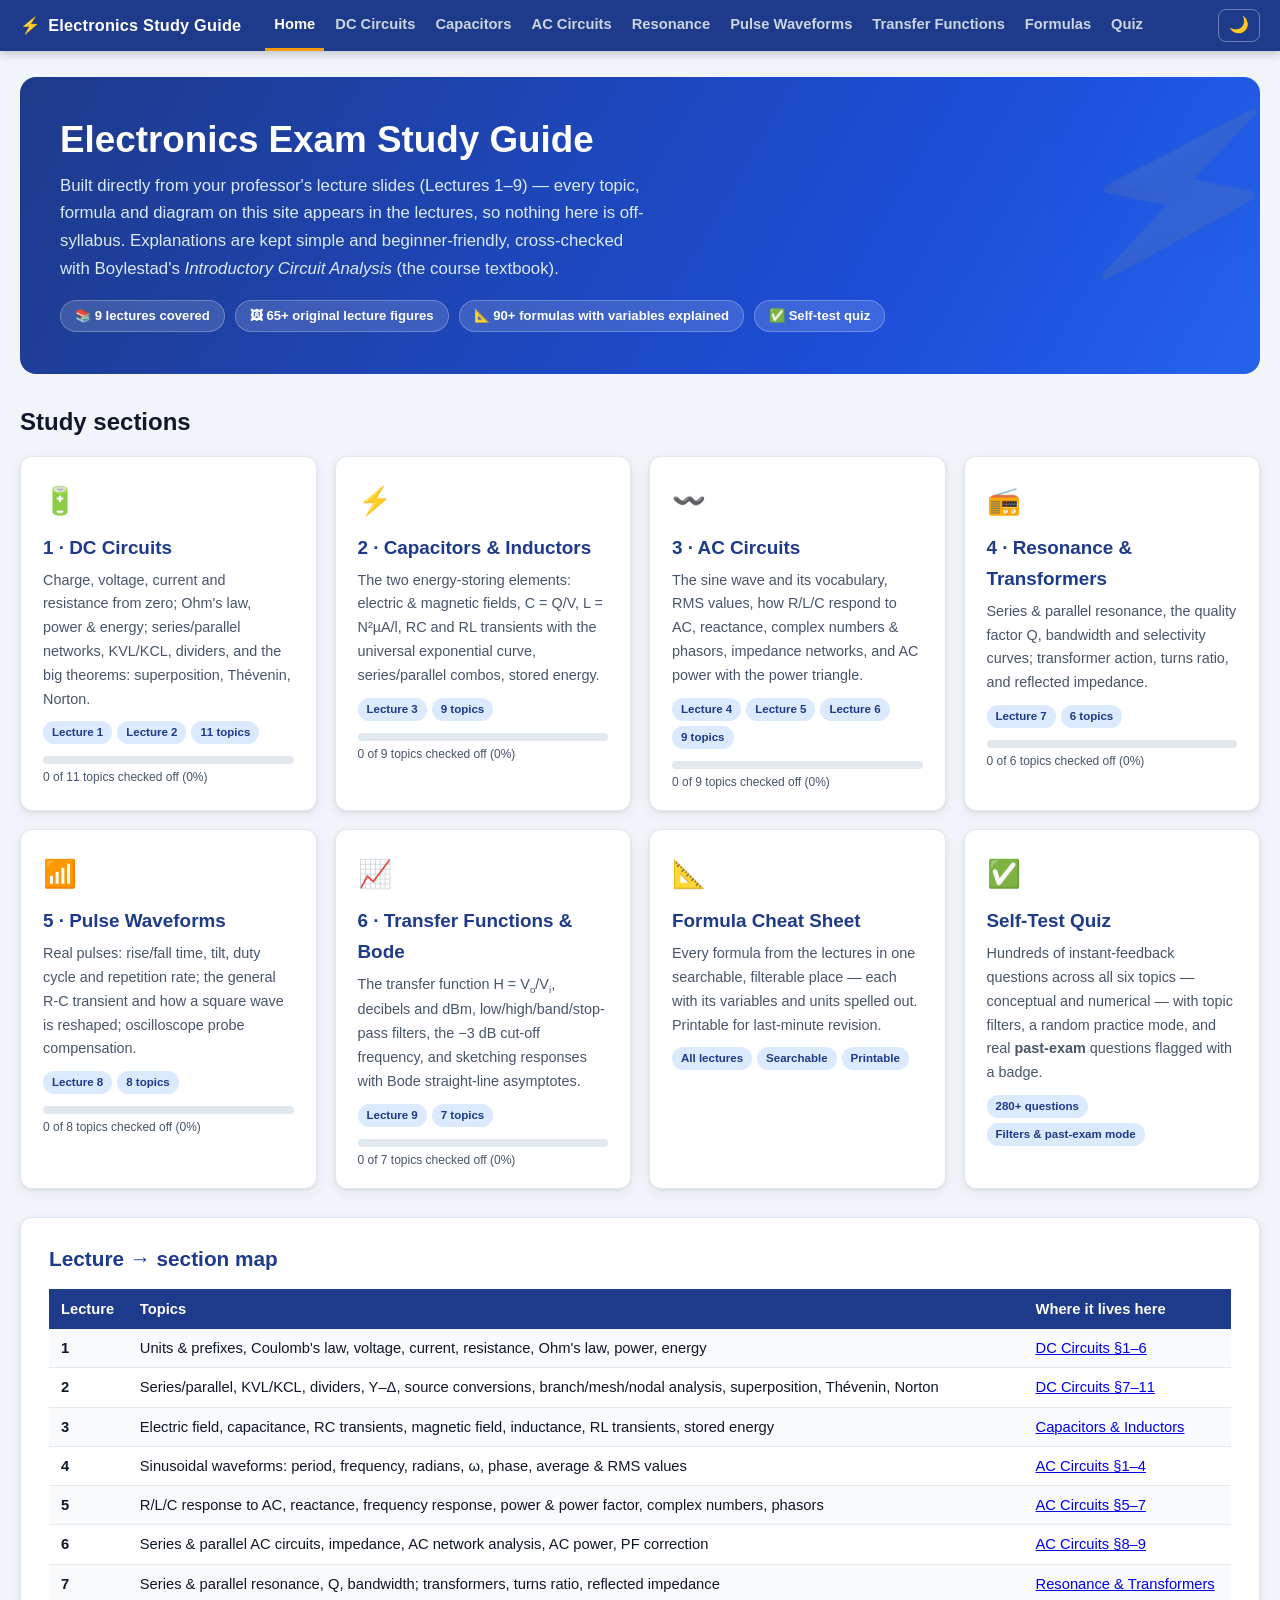
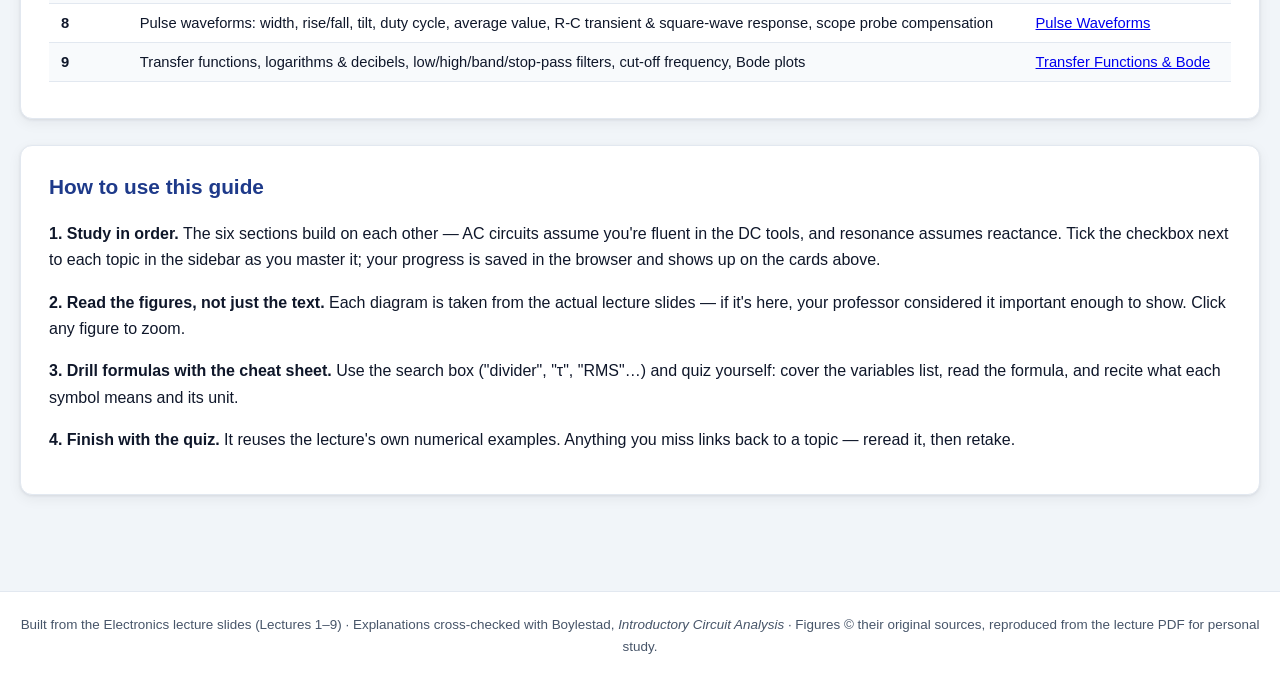
==== commit 338d4548: "formulas for the sheet from waz" ====
--- a/index.html
+++ b/index.html
@@ -40,7 +40,7 @@
     <div class="meta">
       <span class="chip">📚 9 lectures covered</span>
       <span class="chip">🖼 65+ original lecture figures</span>
-      <span class="chip">📐 65+ formulas with variables explained</span>
+      <span class="chip">📐 90+ formulas with variables explained</span>
       <span class="chip">✅ Self-test quiz</span>
     </div>
   </div>
